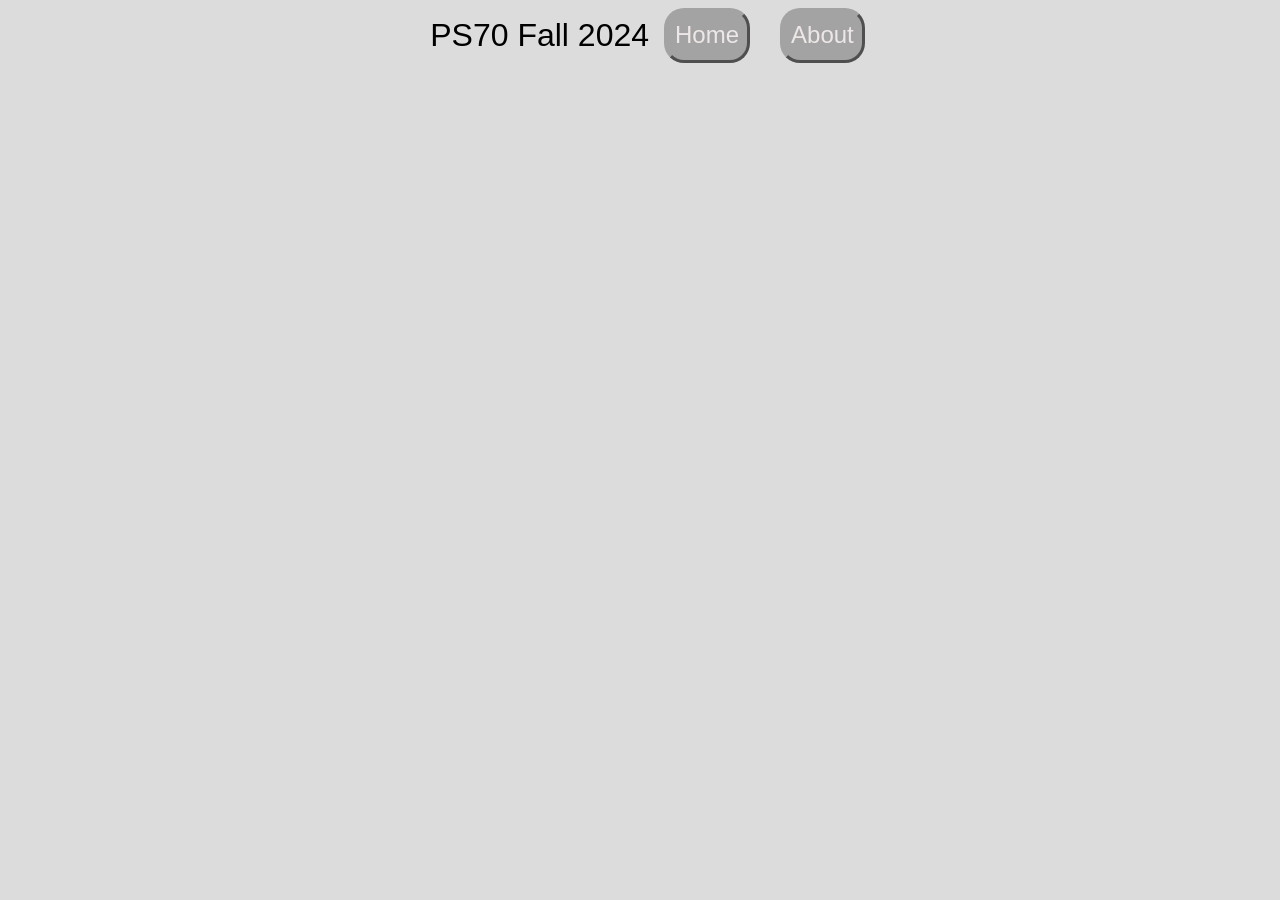
==== 01_intro/index.html @ 2dd1f179 "def template" ====
<!DOCTYPE html>
<html lang="en">

<title>PS70: Intro to Digital Fabrication </title>
<link href="https://cdn.jsdelivr.net/npm/bootstrap@5.1.1/dist/css/bootstrap.min.css" rel="stylesheet">
<link href="../style.css" rel="stylesheet">


<nav class="navbar navbar-expand-sm navbar-dark" style=" color: #EEE7E8;">
  <div style="align-items: center; justify-content: center;" class="container-fluid">
    <div class="flexrow">
      <h2 class="nav-title">PS70 Fall 2024</h2>
    </div>
    <div class="navbar-nav">
      <h4><a class="nav-link" href="../index.html">Home</a></h4>
      <h4><a class="nav-link" href="../about.html">About</a></h4>
    </div>
  </div>
</nav>

<body>
<xmp style="display:none;">
<div class="textcontainer">
<br></br>

<h3>Week 1: Final Project Proposal</h3>

<p class = "margin"></p>
Here are at most 3 ideas for my final project
<p class = "margin"></p>

<h4>Idea 1 : [INSERT IDEA 1]</h4>
<p class = "margin"></p>

Idea 1 description

<p class = "margin"></p>


<h4>Idea 2: [INSERT IDEA 2]</h4>
<p class = "margin"></p>

Idea 2 Description

<p class = "margin"></p>

<h4>Idea 3: [INSERT IDEA 3]</h4>
<p class = "margin"></p>

Idea 3 Description



</div>
</xmp>
</body>

<script src="../strapdown.js"></script>
<script src="https://cdn.jsdelivr.net/npm/bootstrap@5.0.2/dist/js/bootstrap.bundle.min.js" ></script>

</html>
---- style.css ----
body {
    font: 20px "Gill Sans", Verdana, sans-serif;
    line-height: 1.8;
    color: #000000;
    background-color: #dcdcdc;
    padding-top: 0px !important;
  }

.textcontainer {
  padding: 2% 10%;;
}

p {font-size: 16px;}
.margin {margin-bottom: 30px;}

a {
  color: #000000;
}

.container-fluid {
  padding: 0px;
  /*padding-bottom: 70px;*/
}

nav {
  background-color: #dcdcdc;
  color: #EEE7E8;
  padding: 50px 0px;
}

.navbar-nav {
  display: flex;
  justify-content: flex-start;
  gap: 30px;
}

.nav-title{
  margin-left: 15px;
  margin-right: 15px;
  color: #000000;
}

.nav-link {
  border: 3px outset #a3a3a3;
  border-radius: 20px;
  padding: 10px 30px;
  background-color: #a3a3a3;
  color: #EEE7E8;
  transition: 0.3s;
}

.nav-link:hover {
  border: 3px outset #FFFFFF;
  border-radius: 20px;
  padding: 10px 30px;
  background-color: #a3a3a3;
  transition: 0.3s;
}

#btn {
  border: 3px outset #FFFFFF;
  border-radius: 40px;
  padding: 10px 30px;
  background-color: #a3a3a3;
  color: #000000;
  transition: 0.3s;
}

#btn:hover {
  border: 3px inset #FFFFFF;
  border-radius: 40px;
  padding: 10px 30px;
  background-color: #a3a3a3;
  transition: 0.3s;
}

.row {
  margin: auto auto;
}

.flexrow {
  display: flex;
  justify-content: space-evenly;
}

.center-row {
  display: flex;
  justify-content: center;
}

code {
  background-color: #2d2b33;
  color: #EEE7E8;
  font-family: 'Courier New', Courier, monospace;
}

.caption {
  color: gray;
  font-size: 16px;
  text-align: center;
  font-style: italic;
}

#aboutme {
  padding: 20px;
}
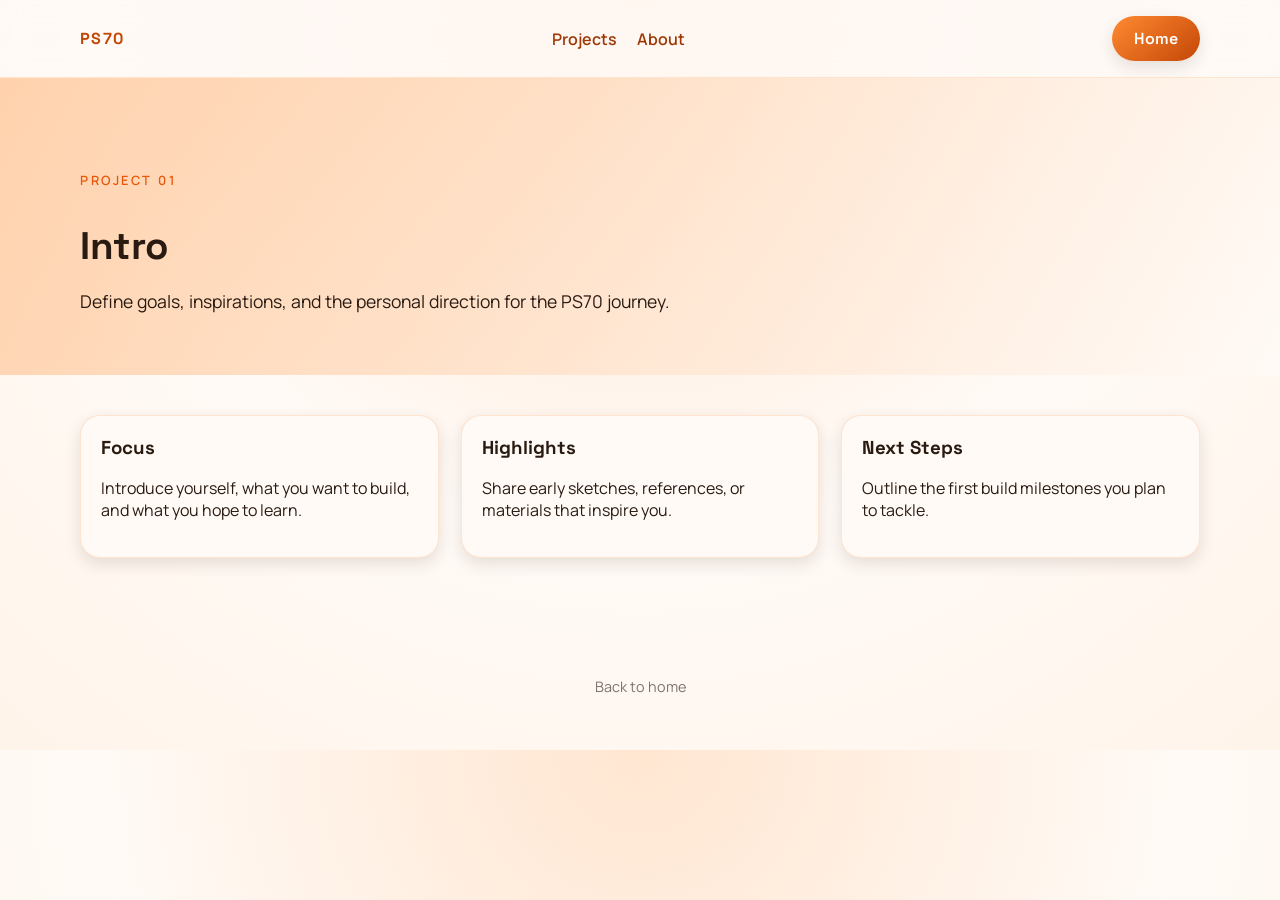
==== commit 8c3792c0: "New Template" ====
--- a/01_intro/index.html
+++ b/01_intro/index.html
@@ -1,61 +1,56 @@
-<!DOCTYPE html>
+<!doctype html>
 <html lang="en">
+  <head>
+    <meta charset="UTF-8" />
+    <meta name="viewport" content="width=device-width, initial-scale=1" />
+    <title>Intro · PS70</title>
+    <link rel="stylesheet" href="../styles.css" />
+  </head>
+  <body>
+    <header class="site-header">
+      <div class="container header-inner">
+        <div class="logo">PS70</div>
+        <nav class="nav">
+          <a href="../index.html#projects">Projects</a>
+          <a href="../index.html#about">About</a>
+        </nav>
+        <a class="btn btn-solid" href="../index.html">Home</a>
+      </div>
+    </header>
 
-<title>PS70: Intro to Digital Fabrication </title>
-<link href="https://cdn.jsdelivr.net/npm/bootstrap@5.1.1/dist/css/bootstrap.min.css" rel="stylesheet">
-<link href="../style.css" rel="stylesheet">
+    <section class="project-hero">
+      <div class="container">
+        <p class="eyebrow">Project 01</p>
+        <h1>Intro</h1>
+        <p class="lead">
+          Define goals, inspirations, and the personal direction for the PS70 journey.
+        </p>
+      </div>
+    </section>
 
+    <section class="project-content">
+      <div class="container info-grid">
+        <div class="info-card" data-animate>
+          <h3>Focus</h3>
+          <p>Introduce yourself, what you want to build, and what you hope to learn.</p>
+        </div>
+        <div class="info-card" data-animate>
+          <h3>Highlights</h3>
+          <p>Share early sketches, references, or materials that inspire you.</p>
+        </div>
+        <div class="info-card" data-animate>
+          <h3>Next Steps</h3>
+          <p>Outline the first build milestones you plan to tackle.</p>
+        </div>
+      </div>
+    </section>
 
-<nav class="navbar navbar-expand-sm navbar-dark" style=" color: #EEE7E8;">
-  <div style="align-items: center; justify-content: center;" class="container-fluid">
-    <div class="flexrow">
-      <h2 class="nav-title">PS70 Fall 2024</h2>
-    </div>
-    <div class="navbar-nav">
-      <h4><a class="nav-link" href="../index.html">Home</a></h4>
-      <h4><a class="nav-link" href="../about.html">About</a></h4>
-    </div>
-  </div>
-</nav>
+    <footer class="site-footer">
+      <div class="container">
+        <p><a href="../index.html">Back to home</a></p>
+      </div>
+    </footer>
 
-<body>
-<xmp style="display:none;">
-<div class="textcontainer">
-<br></br>
-
-<h3>Week 1: Final Project Proposal</h3>
-
-<p class = "margin"></p>
-Here are at most 3 ideas for my final project
-<p class = "margin"></p>
-
-<h4>Idea 1 : [INSERT IDEA 1]</h4>
-<p class = "margin"></p>
-
-Idea 1 description
-
-<p class = "margin"></p>
-
-
-<h4>Idea 2: [INSERT IDEA 2]</h4>
-<p class = "margin"></p>
-
-Idea 2 Description
-
-<p class = "margin"></p>
-
-<h4>Idea 3: [INSERT IDEA 3]</h4>
-<p class = "margin"></p>
-
-Idea 3 Description
-
-
-
-</div>
-</xmp>
-</body>
-
-<script src="../strapdown.js"></script>
-<script src="https://cdn.jsdelivr.net/npm/bootstrap@5.0.2/dist/js/bootstrap.bundle.min.js" ></script>
-
-</html>+    <script src="../script.js"></script>
+  </body>
+</html>
--- a/styles.css
+++ b/styles.css
@@ -0,0 +1,351 @@
+@import url("https://fonts.googleapis.com/css2?family=Manrope:wght@300;400;600;700&family=Space+Grotesk:wght@400;600;700&display=swap");
+
+*,
+*::before,
+*::after {
+  box-sizing: border-box;
+}
+
+:root {
+  --orange-25: #fff6ed;
+  --orange-50: #ffe5d2;
+  --orange-100: #ffc89b;
+  --orange-200: #ffa664;
+  --orange-300: #ff8a32;
+  --orange-400: #f66d14;
+  --orange-500: #e8580a;
+  --orange-600: #c44706;
+  --orange-700: #9e3704;
+  --contrast: #1b5b78;
+  --ink: #2a1b12;
+  --surface: #fffaf6;
+  --shadow-1: 0 6px 16px rgba(42, 27, 18, 0.12);
+  --shadow-2: 0 18px 36px rgba(42, 27, 18, 0.16);
+}
+
+html {
+  scroll-behavior: smooth;
+}
+
+body {
+  margin: 0;
+  font-family: "Manrope", "Segoe UI", sans-serif;
+  color: var(--ink);
+  background: radial-gradient(circle at top, #ffe6d1 0%, #fffaf6 55%, #fff4ea 100%);
+}
+
+img {
+  max-width: 100%;
+  display: block;
+}
+
+a {
+  text-decoration: none;
+  color: inherit;
+}
+
+.container {
+  width: min(1120px, 92vw);
+  margin: 0 auto;
+}
+
+.site-header {
+  position: sticky;
+  top: 0;
+  z-index: 10;
+  backdrop-filter: blur(12px);
+  background: rgba(255, 250, 246, 0.85);
+  border-bottom: 1px solid rgba(255, 138, 50, 0.2);
+}
+
+.header-inner {
+  display: flex;
+  align-items: center;
+  gap: 24px;
+  justify-content: space-between;
+  padding: 16px 0;
+}
+
+.logo {
+  font-family: "Space Grotesk", sans-serif;
+  font-weight: 700;
+  letter-spacing: 0.08em;
+  color: var(--orange-600);
+}
+
+.nav {
+  display: flex;
+  gap: 20px;
+  font-weight: 600;
+}
+
+.nav a {
+  color: var(--orange-700);
+}
+
+.btn {
+  border: none;
+  border-radius: 999px;
+  padding: 12px 22px;
+  font-weight: 600;
+  font-family: "Space Grotesk", sans-serif;
+  cursor: pointer;
+  position: relative;
+  overflow: hidden;
+  transition: transform 0.2s ease, box-shadow 0.2s ease;
+}
+
+.btn-solid {
+  background: linear-gradient(140deg, var(--orange-300), var(--orange-600));
+  color: white;
+  box-shadow: var(--shadow-1);
+}
+
+.btn-ghost {
+  background: rgba(255, 255, 255, 0.7);
+  color: var(--orange-700);
+  border: 1px solid rgba(255, 138, 50, 0.4);
+}
+
+.btn:hover {
+  transform: translateY(-2px);
+  box-shadow: var(--shadow-2);
+}
+
+.hero {
+  padding: 80px 0 40px;
+}
+
+.hero-grid {
+  display: grid;
+  grid-template-columns: repeat(auto-fit, minmax(280px, 1fr));
+  align-items: center;
+  gap: 48px;
+}
+
+.hero-copy h1 {
+  font-family: "Space Grotesk", sans-serif;
+  font-size: clamp(2.4rem, 3.6vw, 3.6rem);
+  margin: 12px 0 16px;
+}
+
+.eyebrow {
+  text-transform: uppercase;
+  letter-spacing: 0.2em;
+  font-size: 0.8rem;
+  font-weight: 600;
+  color: var(--orange-500);
+}
+
+.lead {
+  font-size: 1.1rem;
+  line-height: 1.7;
+}
+
+.hero-actions,
+.about-actions,
+.contact-actions {
+  display: flex;
+  flex-wrap: wrap;
+  gap: 16px;
+  margin-top: 24px;
+}
+
+.hero-media {
+  background: linear-gradient(145deg, rgba(255, 255, 255, 0.6), rgba(255, 232, 214, 0.9));
+  border-radius: 32px;
+  padding: 24px;
+  box-shadow: var(--shadow-2);
+}
+
+.projects {
+  padding: 60px 0 80px;
+}
+
+.section-title h2 {
+  font-family: "Space Grotesk", sans-serif;
+  font-size: clamp(2rem, 2.6vw, 2.6rem);
+  margin-bottom: 10px;
+}
+
+.section-title p {
+  color: rgba(42, 27, 18, 0.7);
+}
+
+.project-grid {
+  display: grid;
+  grid-template-columns: repeat(auto-fit, minmax(220px, 1fr));
+  gap: 22px;
+  margin-top: 32px;
+}
+
+.project-card {
+  background: var(--surface);
+  border-radius: 22px;
+  padding: 22px;
+  box-shadow: var(--shadow-1);
+  border: 1px solid rgba(255, 138, 50, 0.2);
+  transition: transform 0.2s ease, box-shadow 0.2s ease;
+  position: relative;
+}
+
+.project-card:hover {
+  transform: translateY(-6px);
+  box-shadow: var(--shadow-2);
+}
+
+.project-card h3 {
+  font-family: "Space Grotesk", sans-serif;
+  margin: 10px 0;
+}
+
+.project-card p {
+  margin: 0;
+  color: rgba(42, 27, 18, 0.7);
+}
+
+.tag {
+  display: inline-flex;
+  align-items: center;
+  justify-content: center;
+  width: 42px;
+  height: 42px;
+  border-radius: 14px;
+  background: rgba(255, 138, 50, 0.15);
+  font-weight: 700;
+  color: var(--orange-600);
+}
+
+.about {
+  padding: 70px 0;
+}
+
+.about-grid {
+  display: grid;
+  grid-template-columns: repeat(auto-fit, minmax(260px, 1fr));
+  gap: 36px;
+  align-items: center;
+}
+
+.about-media {
+  background: linear-gradient(160deg, rgba(255, 200, 155, 0.5), rgba(255, 255, 255, 0.9));
+  border-radius: 28px;
+  padding: 24px;
+  box-shadow: var(--shadow-1);
+}
+
+.about-copy h2 {
+  font-family: "Space Grotesk", sans-serif;
+  font-size: 2rem;
+  margin-bottom: 8px;
+}
+
+.role {
+  color: var(--contrast);
+  font-weight: 600;
+  letter-spacing: 0.05em;
+}
+
+.contact {
+  padding: 60px 0 80px;
+}
+
+.contact-card {
+  background: linear-gradient(130deg, rgba(255, 216, 180, 0.95), rgba(255, 240, 228, 0.95));
+  border-radius: 28px;
+  padding: 32px;
+  display: flex;
+  flex-wrap: wrap;
+  gap: 24px;
+  align-items: center;
+  justify-content: space-between;
+  box-shadow: var(--shadow-2);
+}
+
+.site-footer {
+  padding: 24px 0 40px;
+  text-align: center;
+  font-size: 0.9rem;
+  color: rgba(42, 27, 18, 0.6);
+}
+
+.project-hero {
+  padding: 80px 0 40px;
+  background: linear-gradient(120deg, rgba(255, 200, 155, 0.8), rgba(255, 250, 246, 0.95));
+}
+
+.project-hero h1 {
+  font-family: "Space Grotesk", sans-serif;
+  font-size: clamp(2.2rem, 3vw, 3.2rem);
+  margin-bottom: 12px;
+}
+
+.project-content {
+  padding: 40px 0 80px;
+}
+
+.info-grid {
+  display: grid;
+  grid-template-columns: repeat(auto-fit, minmax(240px, 1fr));
+  gap: 22px;
+}
+
+.info-card {
+  background: var(--surface);
+  border-radius: 20px;
+  padding: 20px;
+  box-shadow: var(--shadow-1);
+  border: 1px solid rgba(255, 138, 50, 0.2);
+}
+
+.info-card h3 {
+  font-family: "Space Grotesk", sans-serif;
+  margin-top: 0;
+}
+
+.ripple {
+  position: absolute;
+  border-radius: 50%;
+  transform: scale(0);
+  animation: ripple 0.6s linear;
+  background-color: rgba(255, 255, 255, 0.55);
+  pointer-events: none;
+}
+
+[data-animate] {
+  opacity: 0;
+  transform: translateY(18px);
+  transition: opacity 0.6s ease, transform 0.6s ease;
+}
+
+[data-animate].in-view {
+  opacity: 1;
+  transform: translateY(0);
+}
+
+@keyframes ripple {
+  to {
+    transform: scale(4);
+    opacity: 0;
+  }
+}
+
+@media (max-width: 820px) {
+  .nav {
+    display: none;
+  }
+
+  .hero {
+    padding-top: 56px;
+  }
+}
+
+@media (prefers-reduced-motion: reduce) {
+  *,
+  *::before,
+  *::after {
+    animation-duration: 0.01ms !important;
+    animation-iteration-count: 1 !important;
+    transition-duration: 0.01ms !important;
+  }
+}
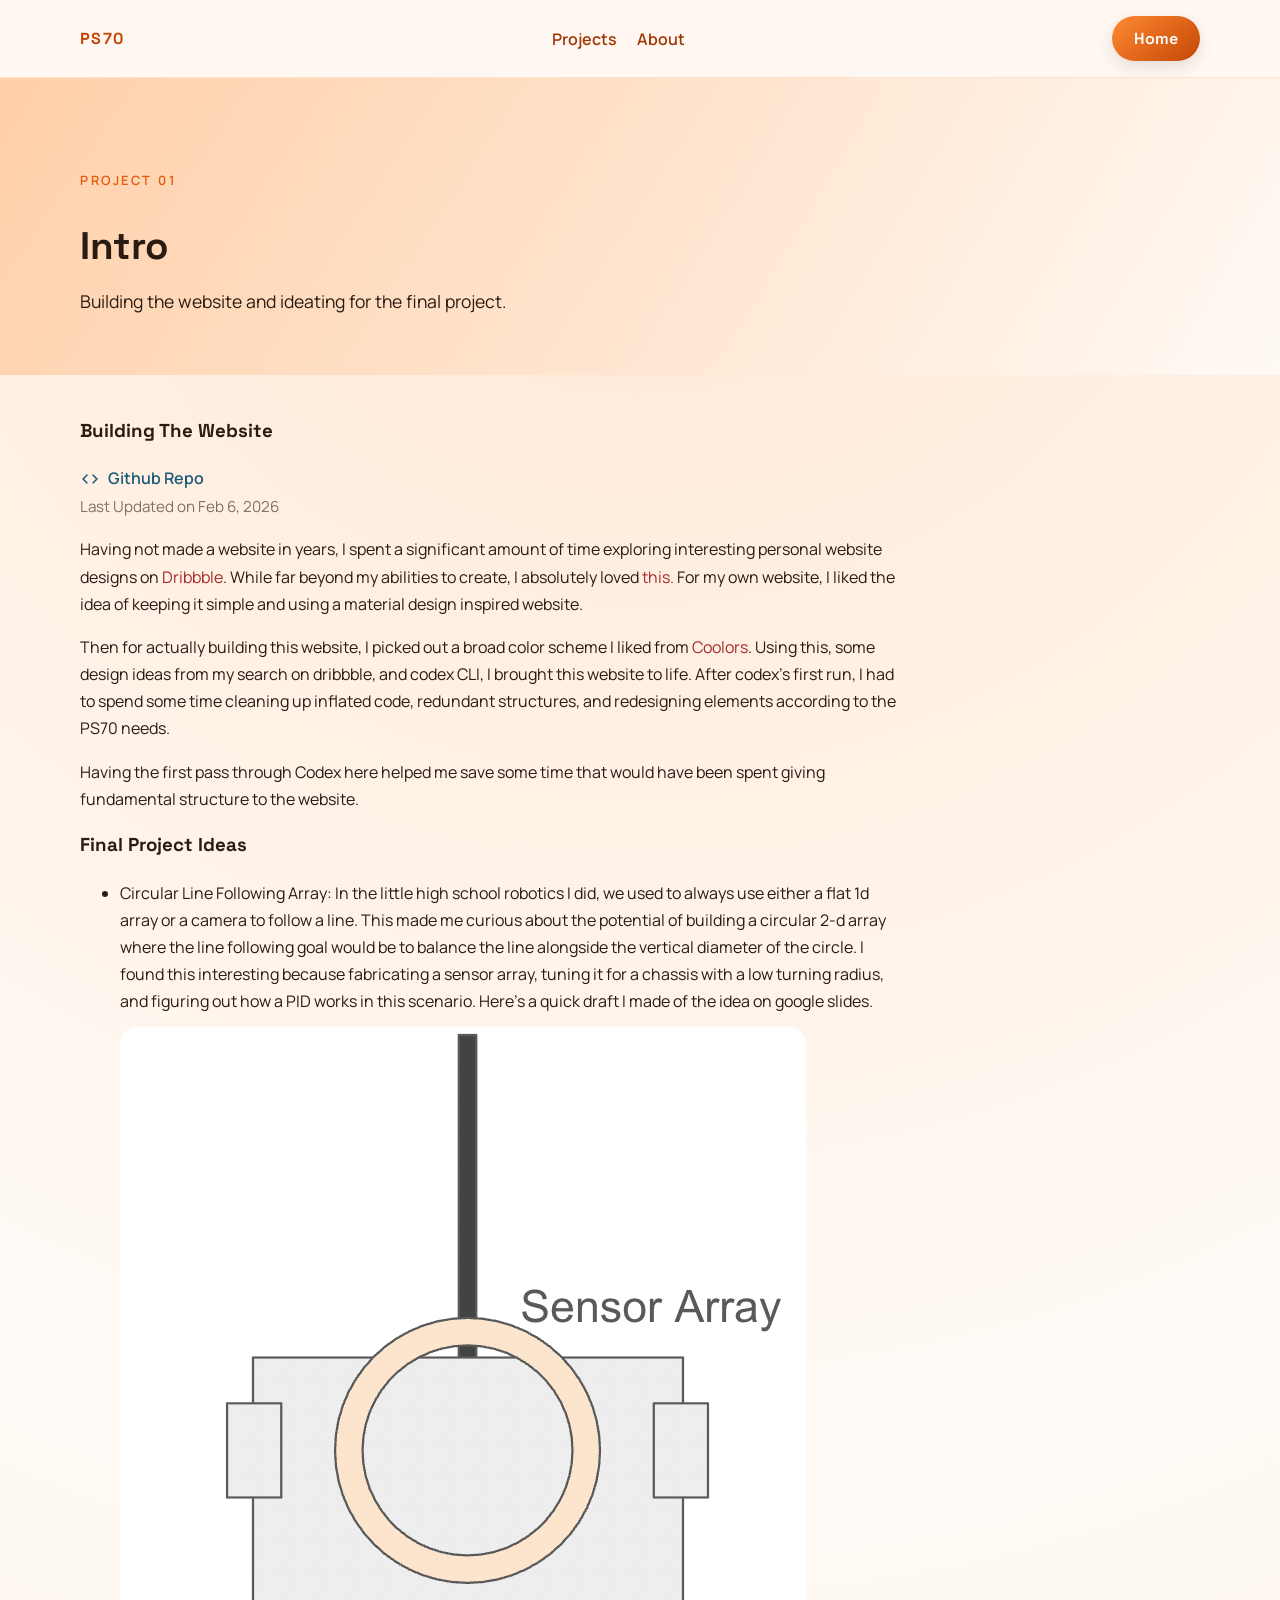
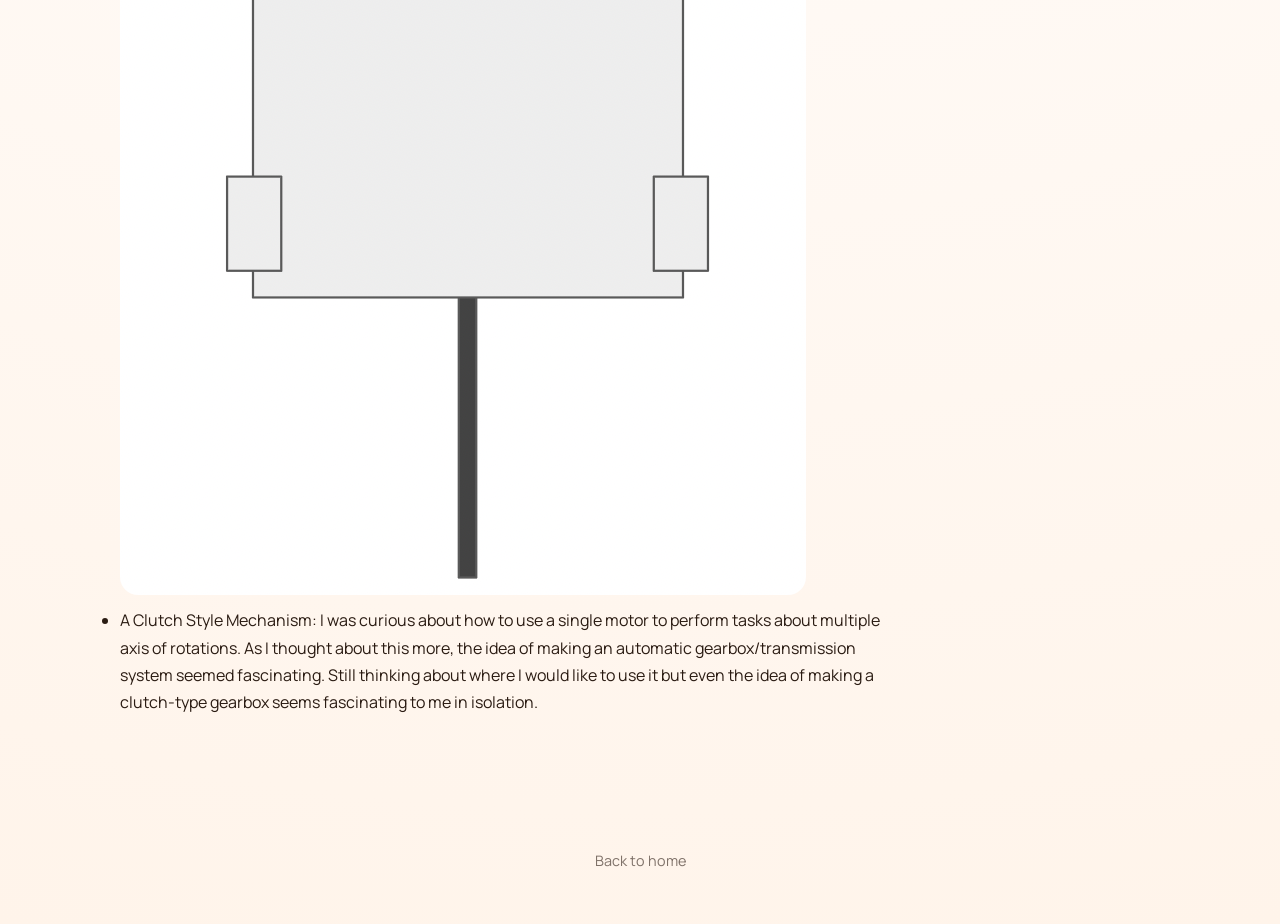
==== commit 1aef9e7d: "Week 1 Hand In" ====
--- a/01_intro/index.html
+++ b/01_intro/index.html
@@ -5,6 +5,7 @@
     <meta name="viewport" content="width=device-width, initial-scale=1" />
     <title>Intro · PS70</title>
     <link rel="stylesheet" href="../styles.css" />
+    <link rel="stylesheet" href="https://fonts.googleapis.com/css2?family=Material+Symbols+Rounded" />
   </head>
   <body>
     <header class="site-header">
@@ -23,25 +24,37 @@
         <p class="eyebrow">Project 01</p>
         <h1>Intro</h1>
         <p class="lead">
-          Define goals, inspirations, and the personal direction for the PS70 journey.
+          Building the website and ideating for the final project.
         </p>
       </div>
     </section>
 
     <section class="project-content">
-      <div class="container info-grid">
-        <div class="info-card" data-animate>
-          <h3>Focus</h3>
-          <p>Introduce yourself, what you want to build, and what you hope to learn.</p>
-        </div>
-        <div class="info-card" data-animate>
-          <h3>Highlights</h3>
-          <p>Share early sketches, references, or materials that inspire you.</p>
-        </div>
-        <div class="info-card" data-animate>
-          <h3>Next Steps</h3>
-          <p>Outline the first build milestones you plan to tackle.</p>
-        </div>
+      <div class="container">
+        <article class="blog-flow" data-animate>
+          <h3>Building The Website</h3>
+          <div class="blog-links">
+            <a class="icon-link" href="https://github.com/AaditSaluja/ps70" aria-label="Source code">
+              <span class="material-symbols-rounded" aria-hidden="true">code</span>
+              Github Repo
+            </a>
+          </div>
+          <p class="blog-meta">Last Updated on Feb 6, 2026</p>
+          <p>Having not made a website in years, I spent a significant amount of time exploring interesting personal website designs on <a href="https://www.dribbble.com/" style="color:brown">Dribbble</a>. While far beyond my abilities to create, I absolutely loved <a href="https://bryantcodes.art/" style="color:brown">this.</a> For my own website, I liked the idea of keeping it simple and using a material design inspired website.</p>
+          <p>
+            Then for actually building this website, I picked out a broad color scheme I liked from <a href="https://www.coolors.co/" style="color:brown">Coolors</a>. Using this, some design ideas from my search on dribbble, and codex CLI, I brought this website to life. After codex's first run, I had to spend some time cleaning up inflated code, redundant structures, and redesigning elements according to the PS70 needs. 
+          </p>
+          <p>
+            Having the first pass through Codex here helped me save some time that would have been spent giving fundamental structure to the website.
+          </p>
+
+          <h3>Final Project Ideas</h3>
+          <ul>
+            <li>Circular Line Following Array: In the little high school robotics I did, we used to always use either a flat 1d array or a camera to follow a line. This made me curious about the potential of building a circular 2-d array where the line following goal would be to balance the line alongside the vertical diameter of the circle. I found this interesting because fabricating a sensor array, tuning it for a chassis with a low turning radius, and figuring out how a PID works in this scenario. Here's a quick draft I made of the idea on google slides. <img src="../assets/Drawing.png" alt="Project image placeholder" /></li>
+            <li>A Clutch Style Mechanism: I was curious about how to use a single motor to perform tasks about multiple axis of rotations. As I thought about this more, the idea of making an automatic gearbox/transmission system seemed fascinating. Still thinking about where I would like to use it but even the idea of making a clutch-type gearbox seems fascinating to me in isolation.</li>
+          </ul>
+         
+        </article>
       </div>
     </section>
 
--- a/styles.css
+++ b/styles.css
@@ -303,6 +303,72 @@
   margin-top: 0;
 }
 
+.blog-flow {
+  line-height: 1.7;
+  max-width: 820px;
+}
+
+.blog-flow h3,
+.blog-flow h4 {
+  font-family: "Space Grotesk", sans-serif;
+  margin-top: 0;
+}
+
+.blog-links {
+  display: flex;
+  align-items: center;
+  gap: 12px;
+  margin: 4px 0 8px;
+}
+
+.icon-link {
+  display: inline-flex;
+  align-items: center;
+  gap: 8px;
+  font-weight: 600;
+  color: var(--contrast);
+}
+
+.icon-link .material-symbols-rounded {
+  font-size: 20px;
+  line-height: 1;
+}
+
+.blog-meta {
+  color: rgba(42, 27, 18, 0.6);
+  font-size: 0.95rem;
+  margin-top: -6px;
+}
+
+.blog-flow img {
+  border-radius: 18px;
+  margin: 12px 0;
+}
+
+.caption {
+  color: rgba(42, 27, 18, 0.6);
+  font-size: 0.9rem;
+  margin-top: 0;
+}
+
+.video-embed {
+  position: relative;
+  width: 100%;
+  padding-top: 56.25%;
+  border-radius: 16px;
+  overflow: hidden;
+  background: rgba(255, 138, 50, 0.08);
+  margin: 12px 0;
+}
+
+.video-embed iframe {
+  position: absolute;
+  inset: 0;
+  width: 100%;
+  height: 100%;
+  border: 0;
+}
+
 .ripple {
   position: absolute;
   border-radius: 50%;
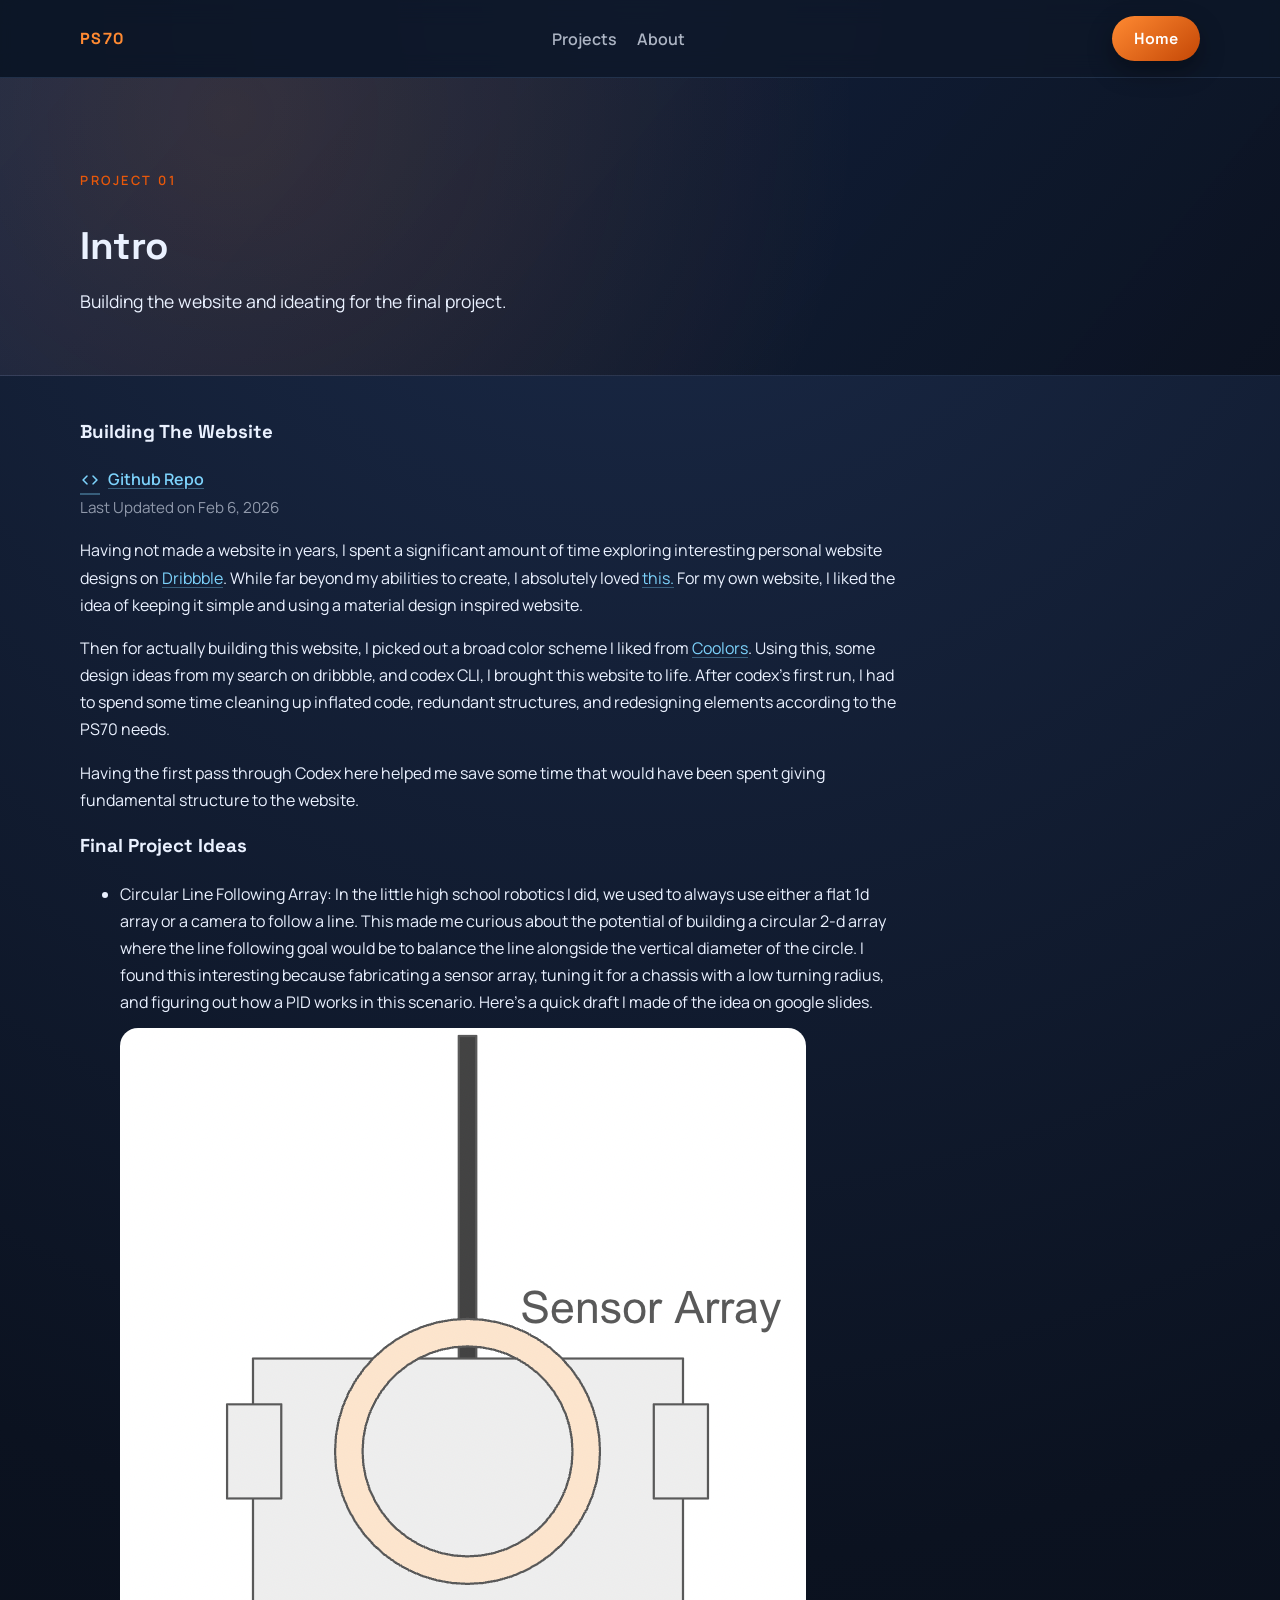
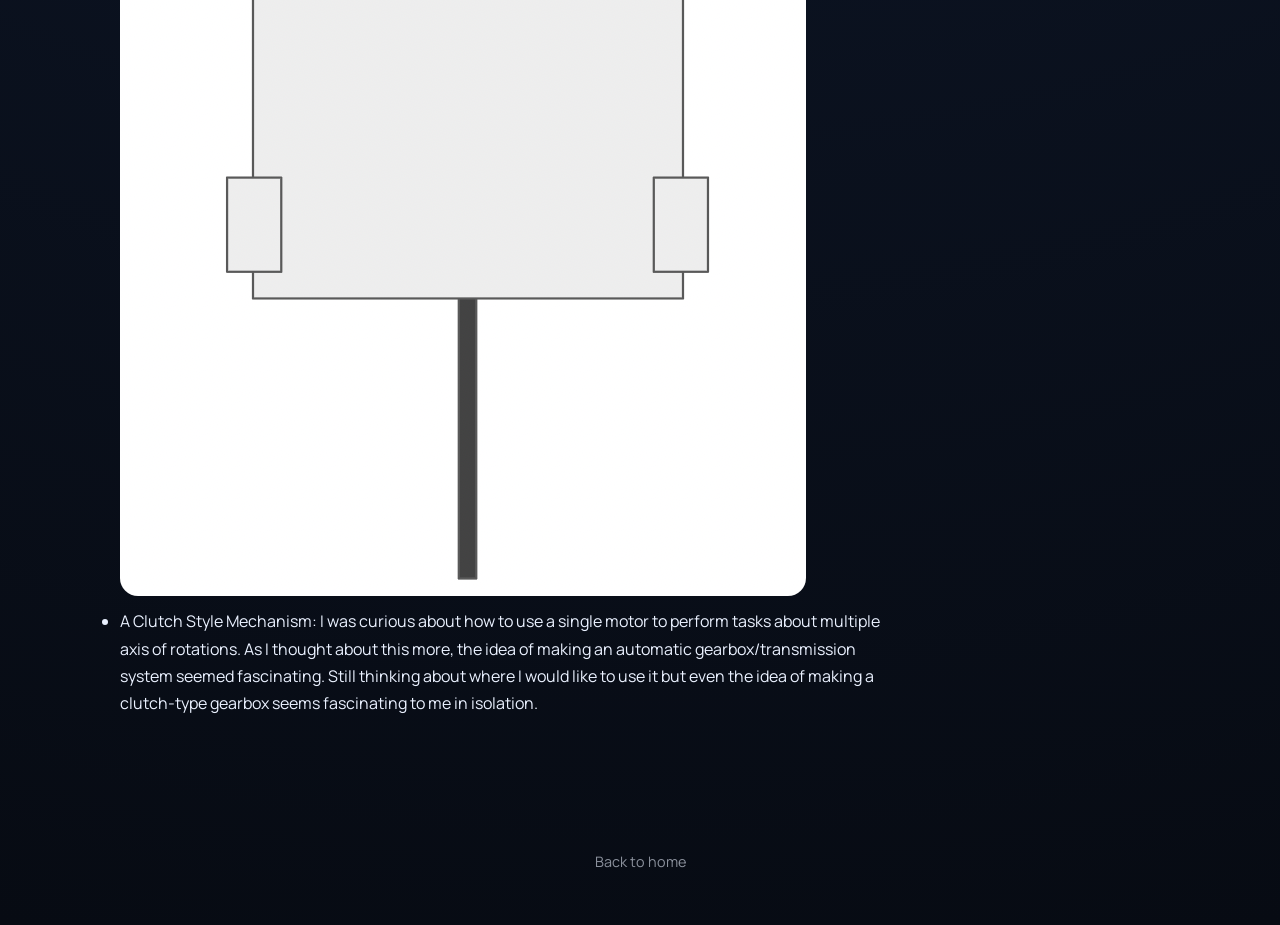
==== commit d15d425a: "colour theme change" ====
--- a/01_intro/index.html
+++ b/01_intro/index.html
@@ -40,9 +40,9 @@
             </a>
           </div>
           <p class="blog-meta">Last Updated on Feb 6, 2026</p>
-          <p>Having not made a website in years, I spent a significant amount of time exploring interesting personal website designs on <a href="https://www.dribbble.com/" style="color:brown">Dribbble</a>. While far beyond my abilities to create, I absolutely loved <a href="https://bryantcodes.art/" style="color:brown">this.</a> For my own website, I liked the idea of keeping it simple and using a material design inspired website.</p>
+          <p>Having not made a website in years, I spent a significant amount of time exploring interesting personal website designs on <a href="https://www.dribbble.com/">Dribbble</a>. While far beyond my abilities to create, I absolutely loved <a href="https://bryantcodes.art/">this.</a> For my own website, I liked the idea of keeping it simple and using a material design inspired website.</p>
           <p>
-            Then for actually building this website, I picked out a broad color scheme I liked from <a href="https://www.coolors.co/" style="color:brown">Coolors</a>. Using this, some design ideas from my search on dribbble, and codex CLI, I brought this website to life. After codex's first run, I had to spend some time cleaning up inflated code, redundant structures, and redesigning elements according to the PS70 needs. 
+            Then for actually building this website, I picked out a broad color scheme I liked from <a href="https://www.coolors.co/">Coolors</a>. Using this, some design ideas from my search on dribbble, and codex CLI, I brought this website to life. After codex's first run, I had to spend some time cleaning up inflated code, redundant structures, and redesigning elements according to the PS70 needs.
           </p>
           <p>
             Having the first pass through Codex here helped me save some time that would have been spent giving fundamental structure to the website.
--- a/styles.css
+++ b/styles.css
@@ -16,11 +16,15 @@
   --orange-500: #e8580a;
   --orange-600: #c44706;
   --orange-700: #9e3704;
-  --contrast: #1b5b78;
-  --ink: #2a1b12;
-  --surface: #fffaf6;
-  --shadow-1: 0 6px 16px rgba(42, 27, 18, 0.12);
-  --shadow-2: 0 18px 36px rgba(42, 27, 18, 0.16);
+  --contrast: #7dd3fc;
+  --ink: #eaf1ff;
+  --muted: rgba(234, 241, 255, 0.72);
+  --muted-2: rgba(234, 241, 255, 0.58);
+  --surface: #101d33;
+  --surface-2: #142546;
+  --border: rgba(146, 186, 255, 0.18);
+  --shadow-1: 0 10px 24px rgba(0, 0, 0, 0.35);
+  --shadow-2: 0 22px 60px rgba(0, 0, 0, 0.55);
 }
 
 html {
@@ -31,7 +35,7 @@
   margin: 0;
   font-family: "Manrope", "Segoe UI", sans-serif;
   color: var(--ink);
-  background: radial-gradient(circle at top, #ffe6d1 0%, #fffaf6 55%, #fff4ea 100%);
+  background: radial-gradient(circle at top, #1b2b4a 0%, #0b1220 60%, #070b13 100%);
 }
 
 img {
@@ -54,8 +58,8 @@
   top: 0;
   z-index: 10;
   backdrop-filter: blur(12px);
-  background: rgba(255, 250, 246, 0.85);
-  border-bottom: 1px solid rgba(255, 138, 50, 0.2);
+  background: rgba(11, 18, 32, 0.72);
+  border-bottom: 1px solid rgba(146, 186, 255, 0.16);
 }
 
 .header-inner {
@@ -70,7 +74,7 @@
   font-family: "Space Grotesk", sans-serif;
   font-weight: 700;
   letter-spacing: 0.08em;
-  color: var(--orange-600);
+  color: var(--orange-300);
 }
 
 .nav {
@@ -80,7 +84,12 @@
 }
 
 .nav a {
-  color: var(--orange-700);
+  color: var(--muted);
+  transition: color 0.2s ease;
+}
+
+.nav a:hover {
+  color: var(--ink);
 }
 
 .btn {
@@ -102,9 +111,9 @@
 }
 
 .btn-ghost {
-  background: rgba(255, 255, 255, 0.7);
-  color: var(--orange-700);
-  border: 1px solid rgba(255, 138, 50, 0.4);
+  background: rgba(234, 241, 255, 0.06);
+  color: var(--ink);
+  border: 1px solid var(--border);
 }
 
 .btn:hover {
@@ -152,10 +161,11 @@
 }
 
 .hero-media {
-  background: linear-gradient(145deg, rgba(255, 255, 255, 0.6), rgba(255, 232, 214, 0.9));
+  background: linear-gradient(145deg, rgba(20, 37, 70, 0.75), rgba(7, 11, 19, 0.65));
   border-radius: 32px;
   padding: 24px;
   box-shadow: var(--shadow-2);
+  border: 1px solid rgba(146, 186, 255, 0.14);
 }
 
 .projects {
@@ -169,7 +179,7 @@
 }
 
 .section-title p {
-  color: rgba(42, 27, 18, 0.7);
+  color: var(--muted);
 }
 
 .project-grid {
@@ -184,7 +194,7 @@
   border-radius: 22px;
   padding: 22px;
   box-shadow: var(--shadow-1);
-  border: 1px solid rgba(255, 138, 50, 0.2);
+  border: 1px solid rgba(146, 186, 255, 0.14);
   transition: transform 0.2s ease, box-shadow 0.2s ease;
   position: relative;
 }
@@ -201,7 +211,7 @@
 
 .project-card p {
   margin: 0;
-  color: rgba(42, 27, 18, 0.7);
+  color: var(--muted);
 }
 
 .tag {
@@ -213,7 +223,7 @@
   border-radius: 14px;
   background: rgba(255, 138, 50, 0.15);
   font-weight: 700;
-  color: var(--orange-600);
+  color: var(--orange-300);
 }
 
 .about {
@@ -228,10 +238,11 @@
 }
 
 .about-media {
-  background: linear-gradient(160deg, rgba(255, 200, 155, 0.5), rgba(255, 255, 255, 0.9));
+  background: linear-gradient(160deg, rgba(255, 138, 50, 0.15), rgba(20, 37, 70, 0.7));
   border-radius: 28px;
   padding: 24px;
   box-shadow: var(--shadow-1);
+  border: 1px solid rgba(146, 186, 255, 0.14);
 }
 
 .about-copy h2 {
@@ -251,7 +262,7 @@
 }
 
 .contact-card {
-  background: linear-gradient(130deg, rgba(255, 216, 180, 0.95), rgba(255, 240, 228, 0.95));
+  background: linear-gradient(130deg, rgba(20, 37, 70, 0.85), rgba(16, 29, 51, 0.85));
   border-radius: 28px;
   padding: 32px;
   display: flex;
@@ -260,18 +271,21 @@
   align-items: center;
   justify-content: space-between;
   box-shadow: var(--shadow-2);
+  border: 1px solid rgba(146, 186, 255, 0.14);
 }
 
 .site-footer {
   padding: 24px 0 40px;
   text-align: center;
   font-size: 0.9rem;
-  color: rgba(42, 27, 18, 0.6);
+  color: var(--muted-2);
 }
 
 .project-hero {
   padding: 80px 0 40px;
-  background: linear-gradient(120deg, rgba(255, 200, 155, 0.8), rgba(255, 250, 246, 0.95));
+  background: radial-gradient(circle at 18% 12%, rgba(255, 138, 50, 0.14), transparent 58%),
+    linear-gradient(130deg, rgba(20, 37, 70, 0.92), rgba(11, 18, 32, 0.96));
+  border-bottom: 1px solid rgba(146, 186, 255, 0.12);
 }
 
 .project-hero h1 {
@@ -295,7 +309,7 @@
   border-radius: 20px;
   padding: 20px;
   box-shadow: var(--shadow-1);
-  border: 1px solid rgba(255, 138, 50, 0.2);
+  border: 1px solid rgba(146, 186, 255, 0.14);
 }
 
 .info-card h3 {
@@ -335,7 +349,7 @@
 }
 
 .blog-meta {
-  color: rgba(42, 27, 18, 0.6);
+  color: var(--muted-2);
   font-size: 0.95rem;
   margin-top: -6px;
 }
@@ -346,9 +360,32 @@
 }
 
 .caption {
-  color: rgba(42, 27, 18, 0.6);
+  color: var(--muted-2);
   font-size: 0.9rem;
   margin-top: 0;
+}
+
+.code-block {
+  background: rgba(16, 29, 51, 0.78);
+  border: 1px solid rgba(146, 186, 255, 0.14);
+  border-radius: 18px;
+  box-shadow: var(--shadow-1);
+  padding: 18px 20px;
+  overflow-x: auto;
+}
+
+.code-block pre {
+  margin: 0;
+  font-family: "SFMono-Regular", Consolas, "Liberation Mono", Menlo, monospace;
+  font-size: 0.95rem;
+  line-height: 1.6;
+  color: var(--ink);
+}
+
+.code-block pre code {
+  background: transparent;
+  padding: 0;
+  display: block;
 }
 
 .video-embed {
@@ -357,8 +394,9 @@
   padding-top: 56.25%;
   border-radius: 16px;
   overflow: hidden;
-  background: rgba(255, 138, 50, 0.08);
+  background: rgba(125, 211, 252, 0.06);
   margin: 12px 0;
+  border: 1px solid rgba(146, 186, 255, 0.12);
 }
 
 .video-embed iframe {
@@ -369,13 +407,57 @@
   border: 0;
 }
 
+.stl-viewer {
+  background: rgba(16, 29, 51, 0.7);
+  border-radius: 24px;
+  padding: 16px;
+  border: 1px solid rgba(146, 186, 255, 0.14);
+  box-shadow: var(--shadow-1);
+}
+
+.stl-viewer canvas {
+  width: 100%;
+  min-height: 360px;
+  display: block;
+  border-radius: 18px;
+}
+
+.simple-gallery {
+  display: grid;
+  grid-template-columns: repeat(auto-fit, minmax(180px, 1fr));
+  gap: 16px;
+}
+
+.simple-gallery img {
+  width: 100%;
+  height: 100%;
+  display: block;
+  object-fit: cover;
+  border-radius: 18px;
+  box-shadow: var(--shadow-1);
+  background: rgba(16, 29, 51, 0.65);
+}
+
 .ripple {
   position: absolute;
   border-radius: 50%;
   transform: scale(0);
   animation: ripple 0.6s linear;
-  background-color: rgba(255, 255, 255, 0.55);
+  background-color: rgba(234, 241, 255, 0.28);
   pointer-events: none;
+}
+
+.blog-flow a,
+.project-content a {
+  color: var(--contrast);
+  text-decoration: underline;
+  text-decoration-color: rgba(125, 211, 252, 0.35);
+  text-underline-offset: 3px;
+}
+
+.blog-flow a:hover,
+.project-content a:hover {
+  text-decoration-color: rgba(125, 211, 252, 0.7);
 }
 
 [data-animate] {
